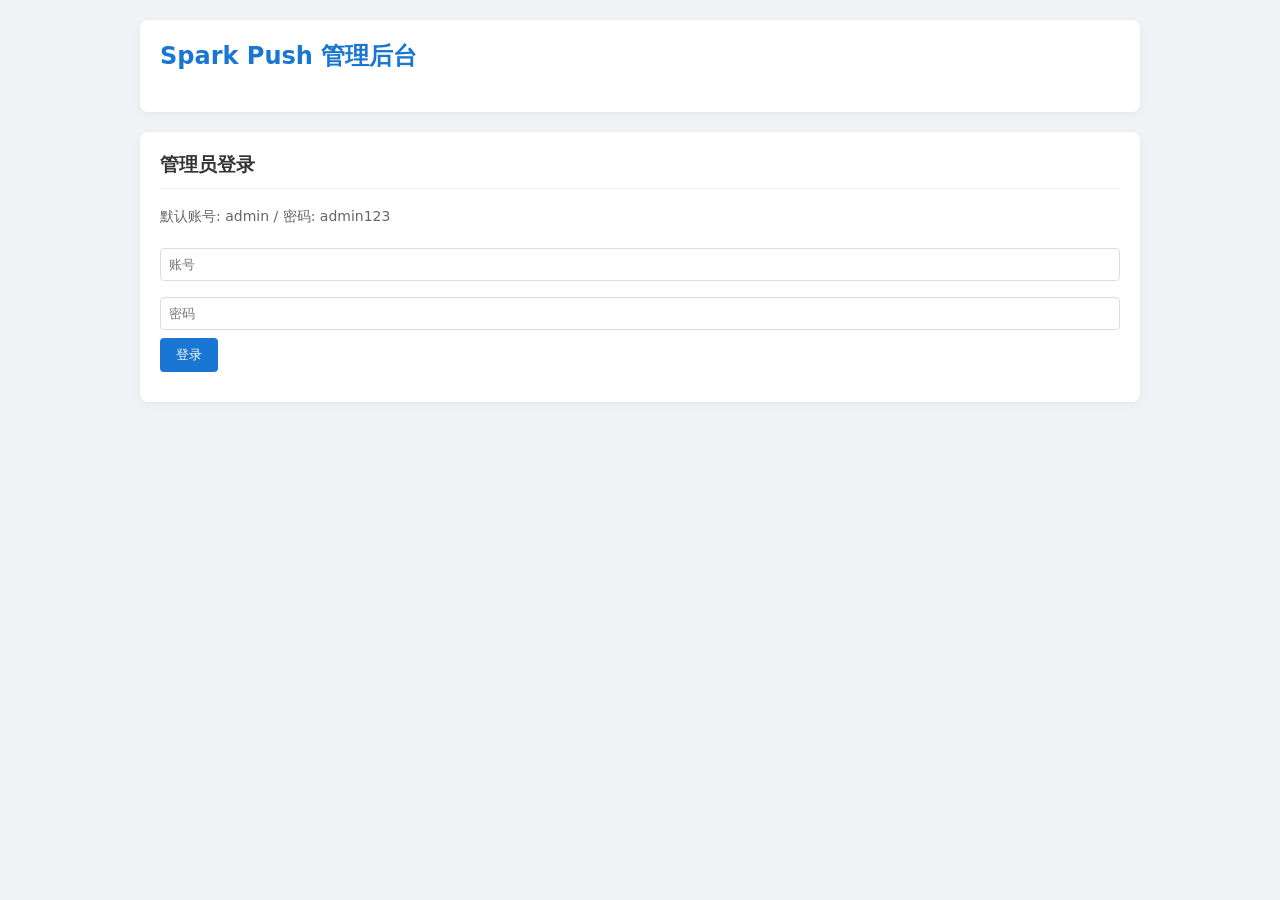
==== web_demo/static/admin_chatroom.html @ 5a007755 "origin" ====
<!DOCTYPE html>
<html lang="zh-CN">
<head>
  <meta charset="UTF-8" />
  <title>Spark Push 管理后台</title>
  <link rel="icon" href="data:image/svg+xml,<svg xmlns=%22http://www.w3.org/2000/svg%22 viewBox=%220 0 100 100%22><text y=%22.9em%22 font-size=%2290%22>🛡️</text></svg>">
  <style>
    /* 简洁的后台风格 */
    body { font-family: -apple-system, system-ui, sans-serif; background: #f0f2f5; margin: 0; padding: 20px; color: #333; }
    .container { max-width: 1000px; margin: 0 auto; }
    .card { background: #fff; border-radius: 8px; padding: 20px; margin-bottom: 20px; box-shadow: 0 2px 8px rgba(0,0,0,0.05); }
    h2 { margin-top: 0; color: #1976d2; }
    h3 { border-bottom: 1px solid #eee; padding-bottom: 10px; margin-top: 0; }
    
    .hidden { display: none; }
    
    input, textarea, select { width: 100%; padding: 8px; margin: 8px 0; box-sizing: border-box; border: 1px solid #ddd; border-radius: 4px; }
    button { padding: 8px 16px; background: #1976d2; color: #fff; border: none; border-radius: 4px; cursor: pointer; }
    button.secondary { background: #9e9e9e; }
    button:hover { opacity: 0.9; }
    
    .row { display: flex; gap: 20px; }
    .col { flex: 1; }

    /* Modal Styles */
    .modal-overlay { position: fixed; top: 0; left: 0; width: 100%; height: 100%; background: rgba(0,0,0,0.5); z-index: 1000; display: flex; justify-content: center; align-items: center; }
    .modal { background: #fff; padding: 20px; border-radius: 8px; width: 450px; max-width: 90%; box-shadow: 0 4px 12px rgba(0,0,0,0.15); }
    .modal-header { display: flex; justify-content: space-between; align-items: center; margin-bottom: 15px; }
    .modal-header h3 { margin: 0; border: none; padding: 0; font-size: 18px; }
    .close-btn { background: none; border: none; font-size: 24px; cursor: pointer; color: #999; padding: 0; line-height: 1; }
    .close-btn:hover { color: #333; }
    .modal-body input { width: 100%; padding: 10px; font-size: 14px; border: 1px solid #ddd; border-radius: 4px; background: #f9f9f9; margin: 10px 0; }
    .modal-footer { margin-top: 15px; text-align: right; display: flex; justify-content: flex-end; gap: 10px; }
    
    .modal-overlay.hidden { display: none; }
  </style>
  <script src="auth.js"></script>
</head>
<body>
  <div class="container">
    <div class="card">
      <div style="display:flex; justify-content:space-between; align-items:center;">
         <h2>Spark Push 管理后台</h2>
         <div id="user-info" class="hidden">
            管理员: <span id="admin-id" style="font-weight:bold;"></span>
            <button class="secondary" onclick="doLogout()" style="margin-left:10px; padding: 4px 10px; font-size:12px;">退出</button>
         </div>
      </div>
    </div>

    <!-- 登录卡片 -->
    <div id="login-card" class="card">
       <h3>管理员登录</h3>
       <p style="color:#666; font-size:14px;">默认账号: admin / 密码: admin123</p>
       <input id="acc" placeholder="账号">
       <input id="pwd" type="password" placeholder="密码">
       <button onclick="doLogin()">登录</button>
       <div id="err-msg" style="color:red; margin-top:10px;"></div>
    </div>

    <!-- 主控面板 (默认隐藏) -->
    <div id="dashboard" class="hidden">
       <div class="row">
         <!-- 创建房间 -->
         <div class="col card">
            <h3>创建聊天室</h3>
            <input id="new-room-name" placeholder="房间名称 (e.g. 技术交流群)">
            <button onclick="createRoom()">创建</button>
            <div id="create-res" style="margin-top:10px; color:green;"></div>
         </div>
         
         <!-- 广播 -->
         <div class="col card">
            <h3>全站/房间广播</h3>
            <select id="bc-scope">
               <option value="all">全站广播 (所有在线)</option>
               <option value="chatroom">指定房间</option>
            </select>
            <input id="bc-room-id" placeholder="房间ID (仅指定房间时有效)">
            <textarea id="bc-text" rows="3" placeholder="广播内容..."></textarea>
            <button onclick="sendBroadcast()">发送广播</button>
         </div>
       </div>
       
       <div class="card">
          <div style="display:flex; justify-content:space-between;">
             <h3>房间列表</h3>
             <button class="secondary" onclick="loadRooms()" style="padding:4px 10px;">刷新</button>
          </div>
          <div id="room-list" style="max-height:300px; overflow-y:auto;">
             <div style="padding:10px; text-align:center; color:#999;">加载中...</div>
          </div>
       </div>
    </div>
  </div>

  <!-- 分享弹窗 -->
  <div id="share-modal" class="modal-overlay hidden">
    <div class="modal">
      <div class="modal-header">
        <h3>分享链接</h3>
        <button class="close-btn" onclick="closeShareModal()">×</button>
      </div>
      <div class="modal-body">
        <p style="margin: 0; font-size: 14px; color: #666;">复制下方链接发送给好友：</p>
        <input type="text" id="share-link-input" readonly onclick="this.select()">
        <div id="copy-tip" style="min-height: 20px; font-size: 12px; color: green;"></div>
      </div>
      <div class="modal-footer">
        <button class="secondary" onclick="closeShareModal()">关闭</button>
        <button onclick="doCopyFromModal()">复制链接</button>
      </div>
    </div>
  </div>

  <script>
    const logicBase = window.location.protocol + '//' + window.location.hostname + ':9101';
    let uid = null;
    let adminToken = null;

    // 构造带 Authorization 的请求头
    function authHeaders() {
      const h = {'Content-Type': 'application/json'};
      if (adminToken) h['Authorization'] = 'Bearer ' + adminToken;
      return h;
    }

    async function doLogin() {
       const account = document.getElementById('acc').value;
       const password = document.getElementById('pwd').value;
       try {
          const res = await fetch(logicBase + '/api/login', {
             method:'POST', headers:{'Content-Type':'application/json'},
             body:JSON.stringify({account, password: hashPassword(password)})
          });
          const d = await res.json();
          if(d.code!==0) return document.getElementById('err-msg').textContent = d.message;
          
          uid = d.data.user_id;
          adminToken = d.data.token;
          Auth.setAdmin(uid, adminToken);

          // 切换 UI
          document.getElementById('login-card').classList.add('hidden');
          document.getElementById('dashboard').classList.remove('hidden');
          document.getElementById('user-info').classList.remove('hidden');
          document.getElementById('admin-id').textContent = uid;
          
          loadRooms();
       } catch(e){alert(e);}
    }

    function doLogout() {
      Auth.clearAdmin();
      location.reload();
    }

    // Auto Login
    (function(){
      const s = Auth.getAdmin();
      if(s) {
        uid = Number(s.user_id);
        adminToken = s.token;
        document.getElementById('login-card').classList.add('hidden');
        document.getElementById('dashboard').classList.remove('hidden');
        document.getElementById('user-info').classList.remove('hidden');
        document.getElementById('admin-id').textContent = uid;
        loadRooms();
      }
    })();

    async function createRoom() {
       const name = document.getElementById('new-room-name').value;
       if(!name) return;
       const res = await fetch(logicBase+'/api/admin/chatroom/create', {
          method:'POST', headers:authHeaders(),
          body:JSON.stringify({name, owner_id:uid})
       });
       const d = await res.json();
       if(d.code===0) {
          document.getElementById('create-res').textContent = '成功: room_id=' + d.data.room_id;
          loadRooms();
       } else alert(d.message);
    }

    async function sendBroadcast() {
       const scope = document.getElementById('bc-scope').value;
       const text = document.getElementById('bc-text').value;
       const rid = parseInt(document.getElementById('bc-room-id').value) || 0;
       if(!text) return;
       
       const body = { scope, text };
       if(scope==='chatroom') body.room_id = rid;
       
       const res = await fetch(logicBase+'/api/admin/broadcast', {
          method:'POST', headers:authHeaders(), body:JSON.stringify(body)
       });
       const d = await res.json();
       if(d.code===0) alert('广播已发送');
       else alert('失败:'+d.message);
    }

    async function loadRooms() {
       const res = await fetch(logicBase+'/api/admin/chatroom/list', {
          method:'POST', headers:authHeaders(), body:JSON.stringify({limit:50})
       });
       const d = await res.json();
       const div = document.getElementById('room-list');
       div.innerHTML = '';
       if(d.code===0 && d.data.rooms) {
          d.data.rooms.forEach(r => {
             const row = document.createElement('div');
             row.style.borderBottom = '1px solid #eee';
             row.style.padding = '8px 0';
             
             const shareLink = window.location.origin + '/chatroom.html?room_id=' + r.room_id + '&name=' + encodeURIComponent(r.name);
             
             row.innerHTML = `
               <div style="display:flex; justify-content:space-between; align-items:center;">
                 <span><b>[${r.room_id}]</b> ${r.name} (Owner: ${r.owner_id})</span>
                 <button class="secondary" id="btn-${r.room_id}" style="padding:2px 8px; font-size:12px;">分享</button>
               </div>
             `;
             div.appendChild(row);
             
             // Bind event
             document.getElementById(`btn-${r.room_id}`).onclick = () => openShareModal(shareLink);
          });
       } else div.innerHTML = '暂无数据';
    }

    function openShareModal(link) {
       const modal = document.getElementById('share-modal');
       const input = document.getElementById('share-link-input');
       const tip = document.getElementById('copy-tip');
       
       modal.classList.remove('hidden');
       input.value = link;
       tip.textContent = '';
       
       input.select();
       // Try auto copy
       copyText(link, (success) => {
          if(success) tip.textContent = '✅ 已自动复制到剪贴板';
       });
    }

    function closeShareModal() {
       document.getElementById('share-modal').classList.add('hidden');
    }

    function doCopyFromModal() {
       const input = document.getElementById('share-link-input');
       copyText(input.value, (success) => {
           document.getElementById('copy-tip').textContent = success ? '✅ 复制成功' : '❌ 复制失败，请手动复制';
       });
    }

    function copyText(text, callback) {
        // 优先尝试 navigator.clipboard (需要 HTTPS 或 localhost)
        if (navigator.clipboard && navigator.clipboard.writeText) {
            navigator.clipboard.writeText(text).then(() => callback(true)).catch(() => tryFallbackCopy(text, callback));
        } else {
            tryFallbackCopy(text, callback);
        }
    }

    function tryFallbackCopy(text, callback) {
        try {
            const input = document.getElementById('share-link-input');
            // 确保是选中的
            input.value = text;
            input.select(); 
            input.setSelectionRange(0, 99999); // 移动端兼容

            const successful = document.execCommand('copy');
            callback(successful);
        } catch (err) {
            callback(false);
        }
    }
  </script>
</body>
</html>
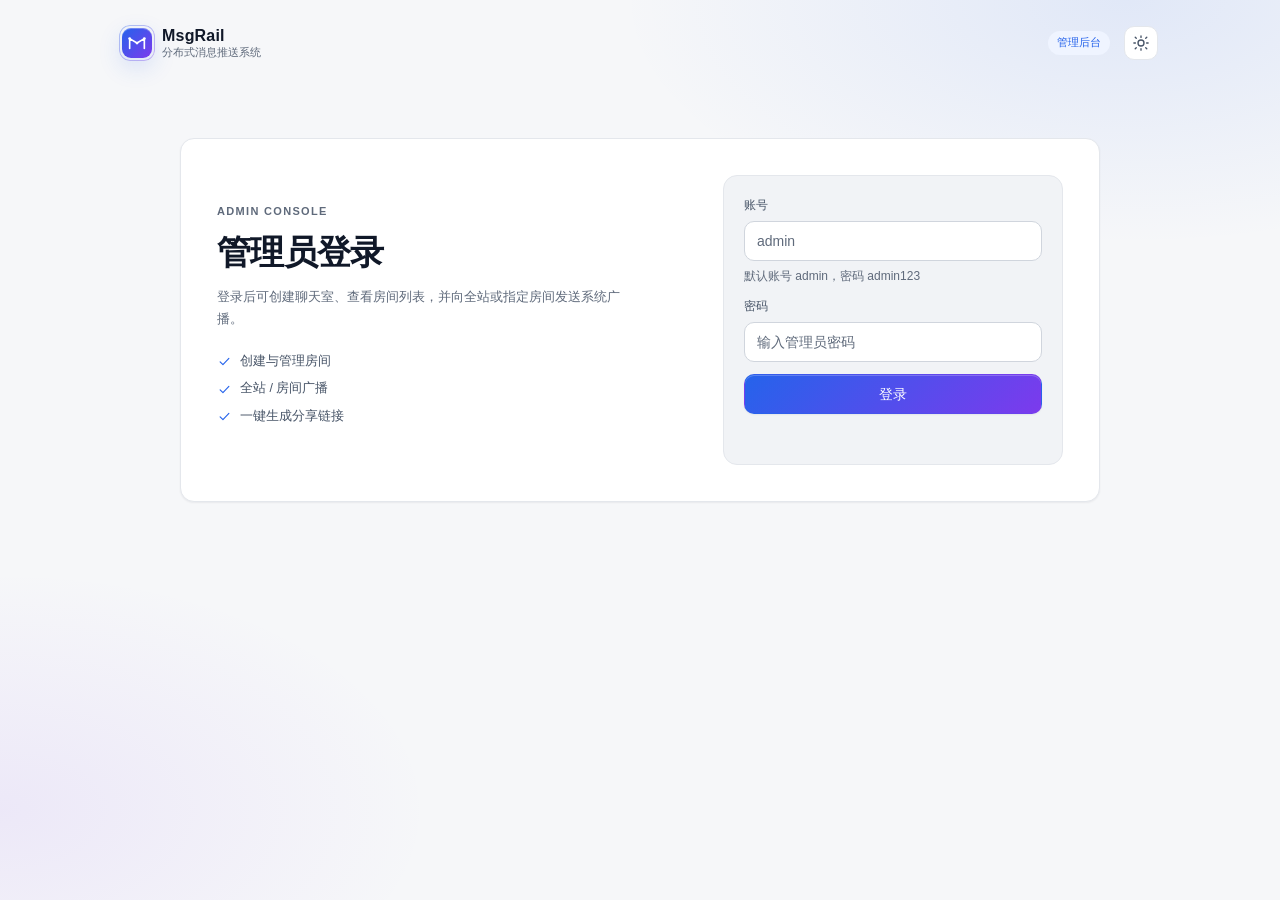
==== commit 4ceb14a6: "add media and made some optimizations" ====
--- a/web_demo/static/admin_chatroom.html
+++ b/web_demo/static/admin_chatroom.html
@@ -2,113 +2,140 @@
 <html lang="zh-CN">
 <head>
   <meta charset="UTF-8" />
-  <title>Spark Push 管理后台</title>
-  <link rel="icon" href="data:image/svg+xml,<svg xmlns=%22http://www.w3.org/2000/svg%22 viewBox=%220 0 100 100%22><text y=%22.9em%22 font-size=%2290%22>🛡️</text></svg>">
-  <style>
-    /* 简洁的后台风格 */
-    body { font-family: -apple-system, system-ui, sans-serif; background: #f0f2f5; margin: 0; padding: 20px; color: #333; }
-    .container { max-width: 1000px; margin: 0 auto; }
-    .card { background: #fff; border-radius: 8px; padding: 20px; margin-bottom: 20px; box-shadow: 0 2px 8px rgba(0,0,0,0.05); }
-    h2 { margin-top: 0; color: #1976d2; }
-    h3 { border-bottom: 1px solid #eee; padding-bottom: 10px; margin-top: 0; }
-    
-    .hidden { display: none; }
-    
-    input, textarea, select { width: 100%; padding: 8px; margin: 8px 0; box-sizing: border-box; border: 1px solid #ddd; border-radius: 4px; }
-    button { padding: 8px 16px; background: #1976d2; color: #fff; border: none; border-radius: 4px; cursor: pointer; }
-    button.secondary { background: #9e9e9e; }
-    button:hover { opacity: 0.9; }
-    
-    .row { display: flex; gap: 20px; }
-    .col { flex: 1; }
-
-    /* Modal Styles */
-    .modal-overlay { position: fixed; top: 0; left: 0; width: 100%; height: 100%; background: rgba(0,0,0,0.5); z-index: 1000; display: flex; justify-content: center; align-items: center; }
-    .modal { background: #fff; padding: 20px; border-radius: 8px; width: 450px; max-width: 90%; box-shadow: 0 4px 12px rgba(0,0,0,0.15); }
-    .modal-header { display: flex; justify-content: space-between; align-items: center; margin-bottom: 15px; }
-    .modal-header h3 { margin: 0; border: none; padding: 0; font-size: 18px; }
-    .close-btn { background: none; border: none; font-size: 24px; cursor: pointer; color: #999; padding: 0; line-height: 1; }
-    .close-btn:hover { color: #333; }
-    .modal-body input { width: 100%; padding: 10px; font-size: 14px; border: 1px solid #ddd; border-radius: 4px; background: #f9f9f9; margin: 10px 0; }
-    .modal-footer { margin-top: 15px; text-align: right; display: flex; justify-content: flex-end; gap: 10px; }
-    
-    .modal-overlay.hidden { display: none; }
-  </style>
+  <meta name="viewport" content="width=device-width, initial-scale=1" />
+  <title>MsgRail · 管理后台</title>
+  <meta name="description" content="MsgRail 分布式消息推送系统 · 管理后台" />
+  <link rel="icon" href="data:image/svg+xml,%3Csvg xmlns='http://www.w3.org/2000/svg' viewBox='0 0 24 24'%3E%3Crect width='24' height='24' rx='7' fill='%232563eb'/%3E%3Cpath d='M5 17V8l7 4.5L19 8v9' fill='none' stroke='white' stroke-width='2' stroke-linecap='round' stroke-linejoin='round'/%3E%3C/svg%3E" />
+  <link rel="stylesheet" href="ui/tokens.css" />
+  <link rel="stylesheet" href="ui/base.css" />
+  <link rel="stylesheet" href="ui/admin.css" />
+  <script src="ui/theme.js"></script>
+  <script src="ui/icons.js"></script>
   <script src="auth.js"></script>
 </head>
-<body>
-  <div class="container">
-    <div class="card">
-      <div style="display:flex; justify-content:space-between; align-items:center;">
-         <h2>Spark Push 管理后台</h2>
-         <div id="user-info" class="hidden">
-            管理员: <span id="admin-id" style="font-weight:bold;"></span>
-            <button class="secondary" onclick="doLogout()" style="margin-left:10px; padding: 4px 10px; font-size:12px;">退出</button>
-         </div>
-      </div>
-    </div>
+<body class="admin-app">
+  <div class="admin-shell">
+    <header class="admin-header">
+      <a class="brand" href="index.html" aria-label="MsgRail 消息中心">
+        <span class="brand-mark">
+          <svg class="mr-icon" aria-hidden="true"><use href="#i-logo"></use></svg>
+        </span>
+        <span class="brand-text">
+          <span class="brand-name">MsgRail</span>
+          <span class="brand-sub">分布式消息推送系统</span>
+        </span>
+      </a>
+      <span class="mr-pill mr-pill-accent">管理后台</span>
+      <div id="user-info" class="admin-user hidden">
+        管理员 <span id="admin-id"></span>
+        <button class="mr-btn mr-btn-ghost mr-btn-sm" type="button" onclick="doLogout()">退出</button>
+      </div>
+      <button class="theme-toggle" type="button" data-theme-toggle aria-pressed="false" aria-label="切换到深色模式" title="切换到深色模式">
+        <svg class="mr-icon icon-sun" aria-hidden="true"><use href="#i-sun"></use></svg>
+        <svg class="mr-icon icon-moon" aria-hidden="true"><use href="#i-moon"></use></svg>
+      </button>
+    </header>
 
     <!-- 登录卡片 -->
-    <div id="login-card" class="card">
-       <h3>管理员登录</h3>
-       <p style="color:#666; font-size:14px;">默认账号: admin / 密码: admin123</p>
-       <input id="acc" placeholder="账号">
-       <input id="pwd" type="password" placeholder="密码">
-       <button onclick="doLogin()">登录</button>
-       <div id="err-msg" style="color:red; margin-top:10px;"></div>
-    </div>
+    <section id="login-card" class="mr-card admin-login">
+      <div class="admin-login-copy">
+        <span class="mr-eyebrow">Admin Console</span>
+        <h1>管理员登录</h1>
+        <p>登录后可创建聊天室、查看房间列表，并向全站或指定房间发送系统广播。</p>
+        <ul class="admin-login-points">
+          <li><svg class="mr-icon" aria-hidden="true"><use href="#i-check"></use></svg>创建与管理房间</li>
+          <li><svg class="mr-icon" aria-hidden="true"><use href="#i-check"></use></svg>全站 / 房间广播</li>
+          <li><svg class="mr-icon" aria-hidden="true"><use href="#i-check"></use></svg>一键生成分享链接</li>
+        </ul>
+      </div>
+      <div class="admin-login-form">
+        <div class="mr-field">
+          <label class="mr-label" for="acc">账号</label>
+          <input id="acc" class="form-control" placeholder="admin" autocomplete="username" />
+          <span class="mr-muted mr-small">默认账号 admin，密码 admin123</span>
+        </div>
+        <div class="mr-field">
+          <label class="mr-label" for="pwd">密码</label>
+          <input id="pwd" type="password" class="form-control" placeholder="输入管理员密码" autocomplete="current-password" />
+        </div>
+        <button class="mr-btn mr-btn-primary" type="button" onclick="doLogin()">登录</button>
+        <div id="err-msg" class="admin-error" role="alert"></div>
+      </div>
+    </section>
 
     <!-- 主控面板 (默认隐藏) -->
     <div id="dashboard" class="hidden">
-       <div class="row">
-         <!-- 创建房间 -->
-         <div class="col card">
-            <h3>创建聊天室</h3>
-            <input id="new-room-name" placeholder="房间名称 (e.g. 技术交流群)">
-            <button onclick="createRoom()">创建</button>
-            <div id="create-res" style="margin-top:10px; color:green;"></div>
-         </div>
-         
-         <!-- 广播 -->
-         <div class="col card">
-            <h3>全站/房间广播</h3>
-            <select id="bc-scope">
-               <option value="all">全站广播 (所有在线)</option>
-               <option value="chatroom">指定房间</option>
+      <div class="admin-grid">
+        <!-- 创建房间 -->
+        <section class="mr-card">
+          <h3 class="mr-card-title">创建聊天室</h3>
+          <p class="mr-card-hint">房间创建后可直接分享给其他用户加入。</p>
+          <div class="mr-field">
+            <label class="mr-label" for="new-room-name">房间名称</label>
+            <input id="new-room-name" class="form-control" placeholder="例如：技术交流群" />
+          </div>
+          <button class="mr-btn mr-btn-primary" type="button" onclick="createRoom()">创建</button>
+          <div id="create-res" class="admin-success" role="status"></div>
+        </section>
+
+        <!-- 广播 -->
+        <section class="mr-card">
+          <h3 class="mr-card-title">全站 / 房间广播</h3>
+          <p class="mr-card-hint">广播会通过推送通道即时下发到在线客户端。</p>
+          <div class="mr-field">
+            <label class="mr-label" for="bc-scope">范围</label>
+            <select id="bc-scope" class="mr-select">
+              <option value="all">全站广播（所有在线）</option>
+              <option value="chatroom">指定房间</option>
             </select>
-            <input id="bc-room-id" placeholder="房间ID (仅指定房间时有效)">
-            <textarea id="bc-text" rows="3" placeholder="广播内容..."></textarea>
-            <button onclick="sendBroadcast()">发送广播</button>
-         </div>
-       </div>
-       
-       <div class="card">
-          <div style="display:flex; justify-content:space-between;">
-             <h3>房间列表</h3>
-             <button class="secondary" onclick="loadRooms()" style="padding:4px 10px;">刷新</button>
-          </div>
-          <div id="room-list" style="max-height:300px; overflow-y:auto;">
-             <div style="padding:10px; text-align:center; color:#999;">加载中...</div>
-          </div>
-       </div>
+          </div>
+          <div class="mr-field">
+            <label class="mr-label" for="bc-room-id">房间 ID（仅指定房间时有效）</label>
+            <input id="bc-room-id" class="form-control" placeholder="例如：1001" />
+          </div>
+          <div class="mr-field">
+            <label class="mr-label" for="bc-text">广播内容</label>
+            <textarea id="bc-text" class="mr-textarea" rows="3" placeholder="输入要推送的广播内容..."></textarea>
+          </div>
+          <button class="mr-btn mr-btn-primary" type="button" onclick="sendBroadcast()">发送广播</button>
+        </section>
+      </div>
+
+      <section class="mr-card admin-rooms">
+        <div class="admin-section-head">
+          <div>
+            <h3 class="mr-card-title">房间列表</h3>
+            <p>管理已创建的房间并复制分享链接。</p>
+          </div>
+          <button class="mr-btn mr-btn-secondary mr-btn-sm" type="button" onclick="loadRooms()">
+            <svg class="mr-icon" aria-hidden="true"><use href="#i-refresh"></use></svg>
+            刷新
+          </button>
+        </div>
+        <div id="room-list" class="admin-room-list">
+          <div class="admin-empty">加载中...</div>
+        </div>
+      </section>
     </div>
   </div>
 
   <!-- 分享弹窗 -->
-  <div id="share-modal" class="modal-overlay hidden">
-    <div class="modal">
-      <div class="modal-header">
-        <h3>分享链接</h3>
-        <button class="close-btn" onclick="closeShareModal()">×</button>
-      </div>
-      <div class="modal-body">
-        <p style="margin: 0; font-size: 14px; color: #666;">复制下方链接发送给好友：</p>
-        <input type="text" id="share-link-input" readonly onclick="this.select()">
-        <div id="copy-tip" style="min-height: 20px; font-size: 12px; color: green;"></div>
-      </div>
-      <div class="modal-footer">
-        <button class="secondary" onclick="closeShareModal()">关闭</button>
-        <button onclick="doCopyFromModal()">复制链接</button>
+  <div id="share-modal" class="mr-overlay hidden">
+    <div class="mr-modal" role="dialog" aria-modal="true" aria-labelledby="share-modal-title">
+      <div class="mr-modal-header">
+        <span class="mr-modal-title" id="share-modal-title">分享链接</span>
+        <button class="mr-close" type="button" onclick="closeShareModal()" aria-label="关闭">
+          <svg class="mr-icon" aria-hidden="true"><use href="#i-close"></use></svg>
+        </button>
+      </div>
+      <div class="mr-modal-body">
+        <p>复制下方链接发送给好友，打开即可加入房间：</p>
+        <input type="text" id="share-link-input" class="mr-input" readonly onclick="this.select()" />
+        <div id="copy-tip" role="status"></div>
+      </div>
+      <div class="mr-modal-footer">
+        <button class="mr-btn mr-btn-secondary" type="button" onclick="closeShareModal()">关闭</button>
+        <button class="mr-btn mr-btn-primary" type="button" onclick="doCopyFromModal()">复制链接</button>
       </div>
     </div>
   </div>
@@ -210,23 +237,28 @@
        if(d.code===0 && d.data.rooms) {
           d.data.rooms.forEach(r => {
              const row = document.createElement('div');
-             row.style.borderBottom = '1px solid #eee';
-             row.style.padding = '8px 0';
-             
+             row.className = 'admin-room-row';
+
              const shareLink = window.location.origin + '/chatroom.html?room_id=' + r.room_id + '&name=' + encodeURIComponent(r.name);
-             
+
              row.innerHTML = `
-               <div style="display:flex; justify-content:space-between; align-items:center;">
-                 <span><b>[${r.room_id}]</b> ${r.name} (Owner: ${r.owner_id})</span>
-                 <button class="secondary" id="btn-${r.room_id}" style="padding:2px 8px; font-size:12px;">分享</button>
+               <div class="admin-room-main">
+                 <span class="admin-room-id"></span>
+                 <span class="admin-room-name"></span>
+                 <span class="admin-room-owner">Owner <span class="admin-room-owner-id"></span></span>
                </div>
+               <button class="mr-btn mr-btn-secondary mr-btn-sm" type="button" id="btn-${r.room_id}">分享</button>
              `;
+             row.querySelector('.admin-room-id').textContent = '#' + r.room_id;
+             row.querySelector('.admin-room-name').textContent = r.name;
+             row.querySelector('.admin-room-owner-id').textContent = r.owner_id;
              div.appendChild(row);
-             
+
              // Bind event
              document.getElementById(`btn-${r.room_id}`).onclick = () => openShareModal(shareLink);
           });
-       } else div.innerHTML = '暂无数据';
+          if (!div.children.length) div.innerHTML = '<div class="admin-empty">还没有房间，先在上方创建一个。</div>';
+       } else div.innerHTML = '<div class="admin-empty">暂无数据</div>';
     }
 
     function openShareModal(link) {
@@ -237,11 +269,12 @@
        modal.classList.remove('hidden');
        input.value = link;
        tip.textContent = '';
-       
+       tip.classList.remove('is-error');
+
        input.select();
        // Try auto copy
        copyText(link, (success) => {
-          if(success) tip.textContent = '✅ 已自动复制到剪贴板';
+          if(success) tip.textContent = '已自动复制到剪贴板';
        });
     }
 
@@ -252,7 +285,9 @@
     function doCopyFromModal() {
        const input = document.getElementById('share-link-input');
        copyText(input.value, (success) => {
-           document.getElementById('copy-tip').textContent = success ? '✅ 复制成功' : '❌ 复制失败，请手动复制';
+           const tip = document.getElementById('copy-tip');
+           tip.textContent = success ? '复制成功' : '复制失败，请手动复制';
+           tip.classList.toggle('is-error', !success);
        });
     }
 
--- a/web_demo/static/ui/tokens.css
+++ b/web_demo/static/ui/tokens.css
@@ -0,0 +1,167 @@
+/* ==========================================================================
+   MsgRail design tokens
+   Light is the default; dark follows system preference unless data-theme is set.
+   ========================================================================== */
+
+:root,
+[data-theme="light"] {
+  color-scheme: light;
+
+  /* Canvas & surfaces */
+  --mr-bg: #f6f7f9;
+  --mr-surface: #ffffff;
+  --mr-surface-2: #f1f3f6;
+  --mr-surface-3: #e9edf2;
+  --mr-glass: rgba(255, 255, 255, 0.74);
+  --mr-glass-border: rgba(255, 255, 255, 0.9);
+
+  /* Lines & text */
+  --mr-border: #e4e7ec;
+  --mr-border-strong: #d0d5dd;
+  --mr-text: #101828;
+  --mr-text-2: #475467;
+  --mr-text-3: #5f6a7b;
+
+  /* Brand */
+  --mr-accent: #2563eb;
+  --mr-accent-2: #7c3aed;
+  --mr-accent-solid: #2563eb;
+  --mr-accent-hover: #1d4ed8;
+  --mr-accent-soft: #eff4ff;
+  --mr-on-accent: #ffffff;
+  --mr-gradient: linear-gradient(135deg, #2563eb 0%, #7c3aed 100%);
+  --mr-gradient-soft: linear-gradient(135deg, rgba(37, 99, 235, 0.14), rgba(124, 58, 237, 0.12));
+
+  /* Semantic */
+  --mr-success: #12b76a;
+  --mr-warning: #f79009;
+  --mr-danger: #f04438;
+  --mr-danger-soft: #fef3f2;
+
+  /* Chat */
+  --mr-bubble-me: var(--mr-gradient);
+  --mr-bubble-me-text: #ffffff;
+  --mr-bubble-other: #ffffff;
+  --mr-bubble-other-text: #101828;
+
+  /* Effects */
+  --mr-overlay: rgba(16, 24, 40, 0.48);
+  --mr-aurora-1: rgba(37, 99, 235, 0.1);
+  --mr-aurora-2: rgba(124, 58, 237, 0.08);
+  --mr-star: rgba(16, 24, 40, 0.045);
+  --mr-shadow-sm: 0 1px 2px rgba(16, 24, 40, 0.06);
+  --mr-shadow-md: 0 8px 24px rgba(16, 24, 40, 0.1);
+  --mr-shadow-lg: 0 16px 48px rgba(16, 24, 40, 0.18);
+  --mr-glow: 0 8px 24px rgba(37, 99, 235, 0.18);
+  --mr-focus-ring: 0 0 0 3px var(--mr-accent-soft);
+
+  /* Type */
+  --mr-font: -apple-system, BlinkMacSystemFont, "Segoe UI", "PingFang SC",
+    "Hiragino Sans GB", "Microsoft YaHei", "Noto Sans SC", sans-serif;
+  --mr-font-mono: "SF Mono", "Cascadia Code", "Consolas", "Menlo", monospace;
+
+  /* Shape & motion */
+  --mr-r-sm: 6px;
+  --mr-r-md: 10px;
+  --mr-r-lg: 14px;
+  --mr-r-xl: 20px;
+  --mr-r-pill: 999px;
+  --mr-ease: cubic-bezier(0.2, 0.8, 0.2, 1);
+  --mr-fast: 140ms;
+  --mr-slow: 200ms;
+}
+
+/* No-JS fallback: follow the OS preference when theme.js has not set data-theme. */
+@media (prefers-color-scheme: dark) {
+  :root:not([data-theme]) {
+    color-scheme: dark;
+
+    --mr-bg: #0b0e14;
+    --mr-surface: #141821;
+    --mr-surface-2: #1b202b;
+    --mr-surface-3: #242b38;
+    --mr-glass: rgba(20, 24, 33, 0.68);
+    --mr-glass-border: rgba(255, 255, 255, 0.08);
+
+    --mr-border: #2a3140;
+    --mr-border-strong: #3a4354;
+    --mr-text: #f2f4f7;
+    --mr-text-2: #b6c0d0;
+    --mr-text-3: #8793a5;
+
+    --mr-accent: #60a5fa;
+    --mr-accent-2: #a78bfa;
+    --mr-accent-solid: #2563eb;
+    --mr-accent-hover: #3b82f6;
+    --mr-accent-soft: rgba(37, 99, 235, 0.16);
+    --mr-on-accent: #ffffff;
+    --mr-gradient: linear-gradient(135deg, #2563eb 0%, #7c3aed 100%);
+    --mr-gradient-soft: linear-gradient(135deg, rgba(96, 165, 250, 0.16), rgba(167, 139, 250, 0.14));
+
+    --mr-success: #32d583;
+    --mr-warning: #fdb022;
+    --mr-danger: #fda29b;
+    --mr-danger-soft: rgba(240, 68, 56, 0.14);
+
+    --mr-bubble-me: var(--mr-gradient);
+    --mr-bubble-me-text: #ffffff;
+    --mr-bubble-other: #1b202b;
+    --mr-bubble-other-text: #f2f4f7;
+
+    --mr-overlay: rgba(0, 0, 0, 0.64);
+    --mr-aurora-1: rgba(37, 99, 235, 0.22);
+    --mr-aurora-2: rgba(124, 58, 237, 0.18);
+    --mr-star: rgba(255, 255, 255, 0.1);
+    --mr-shadow-sm: 0 1px 2px rgba(0, 0, 0, 0.4);
+    --mr-shadow-md: 0 8px 24px rgba(0, 0, 0, 0.45);
+    --mr-shadow-lg: 0 16px 48px rgba(0, 0, 0, 0.6);
+    --mr-glow: 0 8px 28px rgba(96, 165, 250, 0.22);
+    --mr-focus-ring: 0 0 0 3px rgba(96, 165, 250, 0.22);
+  }
+}
+
+[data-theme="dark"] {
+  color-scheme: dark;
+
+  --mr-bg: #0b0e14;
+  --mr-surface: #141821;
+  --mr-surface-2: #1b202b;
+  --mr-surface-3: #242b38;
+  --mr-glass: rgba(20, 24, 33, 0.68);
+  --mr-glass-border: rgba(255, 255, 255, 0.08);
+
+  --mr-border: #2a3140;
+  --mr-border-strong: #3a4354;
+  --mr-text: #f2f4f7;
+  --mr-text-2: #b6c0d0;
+  --mr-text-3: #8793a5;
+
+  --mr-accent: #60a5fa;
+  --mr-accent-2: #a78bfa;
+  --mr-accent-solid: #2563eb;
+  --mr-accent-hover: #3b82f6;
+  --mr-accent-soft: rgba(37, 99, 235, 0.16);
+  --mr-on-accent: #ffffff;
+  --mr-gradient: linear-gradient(135deg, #2563eb 0%, #7c3aed 100%);
+  --mr-gradient-soft: linear-gradient(135deg, rgba(96, 165, 250, 0.16), rgba(167, 139, 250, 0.14));
+
+  --mr-success: #32d583;
+  --mr-warning: #fdb022;
+  --mr-danger: #fda29b;
+  --mr-danger-soft: rgba(240, 68, 56, 0.14);
+
+  --mr-bubble-me: var(--mr-gradient);
+  --mr-bubble-me-text: #ffffff;
+  --mr-bubble-other: #1b202b;
+  --mr-bubble-other-text: #f2f4f7;
+
+  --mr-overlay: rgba(0, 0, 0, 0.64);
+  --mr-aurora-1: rgba(37, 99, 235, 0.22);
+  --mr-aurora-2: rgba(124, 58, 237, 0.18);
+  --mr-star: rgba(255, 255, 255, 0.1);
+  --mr-shadow-sm: 0 1px 2px rgba(0, 0, 0, 0.4);
+  --mr-shadow-md: 0 8px 24px rgba(0, 0, 0, 0.45);
+  --mr-shadow-lg: 0 16px 48px rgba(0, 0, 0, 0.6);
+  --mr-glow: 0 8px 28px rgba(96, 165, 250, 0.22);
+  --mr-focus-ring: 0 0 0 3px rgba(96, 165, 250, 0.22);
+}
--- a/web_demo/static/ui/base.css
+++ b/web_demo/static/ui/base.css
@@ -0,0 +1,935 @@
+/* ==========================================================================
+   MsgRail base layer: reset, typography, controls, utilities, shared chrome
+   ========================================================================== */
+
+*,
+*::before,
+*::after {
+  box-sizing: border-box;
+}
+
+html {
+  -webkit-text-size-adjust: 100%;
+  text-size-adjust: 100%;
+}
+
+body {
+  margin: 0;
+  font-family: var(--mr-font);
+  font-size: 14px;
+  line-height: 1.55;
+  color: var(--mr-text);
+  background-color: var(--mr-bg);
+  -webkit-font-smoothing: antialiased;
+  -moz-osx-font-smoothing: grayscale;
+}
+
+h1,
+h2,
+h3,
+h4,
+p,
+figure {
+  margin: 0;
+}
+
+h1,
+h2,
+h3,
+h4 {
+  line-height: 1.25;
+  letter-spacing: -0.01em;
+}
+
+a {
+  color: var(--mr-accent);
+  text-decoration: none;
+}
+
+a:hover {
+  text-decoration: underline;
+}
+
+button,
+input,
+textarea,
+select {
+  font: inherit;
+  color: inherit;
+}
+
+button {
+  cursor: pointer;
+}
+
+img,
+svg,
+video {
+  max-width: 100%;
+}
+
+img,
+video {
+  display: block;
+}
+
+::selection {
+  background: var(--mr-accent-soft);
+  color: var(--mr-text);
+}
+
+:focus-visible {
+  outline: 2px solid var(--mr-accent);
+  outline-offset: 2px;
+}
+
+/* Scrollbars ------------------------------------------------------------- */
+* {
+  scrollbar-width: thin;
+  scrollbar-color: var(--mr-border-strong) transparent;
+}
+
+*::-webkit-scrollbar {
+  width: 10px;
+  height: 10px;
+}
+
+*::-webkit-scrollbar-thumb {
+  background: var(--mr-border-strong);
+  border: 3px solid transparent;
+  border-radius: var(--mr-r-pill);
+  background-clip: content-box;
+}
+
+*::-webkit-scrollbar-track {
+  background: transparent;
+}
+
+/* Utilities -------------------------------------------------------------- */
+.hidden {
+  display: none !important;
+}
+
+.mr-hidden {
+  display: none !important;
+}
+
+.mr-sr-only {
+  position: absolute;
+  width: 1px;
+  height: 1px;
+  padding: 0;
+  margin: -1px;
+  overflow: hidden;
+  clip: rect(0, 0, 0, 0);
+  white-space: nowrap;
+  border: 0;
+}
+
+.mr-muted {
+  color: var(--mr-text-3);
+}
+
+.mr-small {
+  font-size: 12px;
+}
+
+.mr-row {
+  display: flex;
+  align-items: center;
+  gap: 10px;
+}
+
+.mr-between {
+  display: flex;
+  align-items: center;
+  justify-content: space-between;
+  gap: 12px;
+}
+
+.mr-stack {
+  display: flex;
+  flex-direction: column;
+  gap: 10px;
+}
+
+.mr-truncate {
+  overflow: hidden;
+  text-overflow: ellipsis;
+  white-space: nowrap;
+}
+
+/* Icons ------------------------------------------------------------------ */
+.mr-icon {
+  width: 18px;
+  height: 18px;
+  flex: 0 0 auto;
+  display: inline-block;
+  vertical-align: -3px;
+  fill: none;
+  stroke: currentColor;
+  stroke-width: 1.8;
+  stroke-linecap: round;
+  stroke-linejoin: round;
+}
+
+.mr-icon-lg {
+  width: 22px;
+  height: 22px;
+}
+
+.mr-icon-sm {
+  width: 15px;
+  height: 15px;
+}
+
+.mr-icon-fill {
+  fill: currentColor;
+  stroke: none;
+}
+
+/* Brand ------------------------------------------------------------------ */
+.brand {
+  display: flex;
+  align-items: center;
+  gap: 10px;
+  min-width: 0;
+}
+
+.brand-mark {
+  position: relative;
+  width: 30px;
+  height: 30px;
+  flex: 0 0 30px;
+  display: grid;
+  place-items: center;
+  border-radius: 9px;
+  color: #fff;
+  background-color: var(--mr-accent-solid);
+  background-image: var(--mr-gradient);
+  box-shadow: inset 0 1px 0 rgba(255, 255, 255, 0.28), var(--mr-glow);
+}
+
+.brand-mark::after {
+  content: "";
+  position: absolute;
+  inset: -3px;
+  border-radius: 11px;
+  border: 1px solid transparent;
+  background: var(--mr-gradient) border-box;
+  -webkit-mask: linear-gradient(#000 0 0) content-box, linear-gradient(#000 0 0);
+  -webkit-mask-composite: xor;
+  mask: linear-gradient(#000 0 0) content-box, linear-gradient(#000 0 0);
+  mask-composite: exclude;
+  opacity: 0.35;
+  pointer-events: none;
+}
+
+.brand-mark svg {
+  width: 22px;
+  height: 22px;
+  position: relative;
+  z-index: 1;
+}
+
+.brand-text {
+  display: flex;
+  flex-direction: column;
+  gap: 1px;
+  min-width: 0;
+  line-height: 1.15;
+}
+
+.brand-name {
+  font-size: 16px;
+  font-weight: 600;
+  letter-spacing: 0.2px;
+  color: var(--mr-text);
+}
+
+.brand-sub {
+  font-size: 11px;
+  color: var(--mr-text-3);
+  white-space: nowrap;
+  overflow: hidden;
+  text-overflow: ellipsis;
+}
+
+/* Buttons ---------------------------------------------------------------- */
+.mr-btn,
+.btn-primary {
+  position: relative;
+  display: inline-flex;
+  align-items: center;
+  justify-content: center;
+  gap: 8px;
+  height: 40px;
+  padding: 0 16px;
+  border: 1px solid transparent;
+  border-radius: var(--mr-r-md);
+  font-family: var(--mr-font);
+  font-size: 14px;
+  font-weight: 500;
+  line-height: 1;
+  color: var(--mr-text);
+  background: transparent;
+  cursor: pointer;
+  user-select: none;
+  white-space: nowrap;
+  transition: transform var(--mr-fast) var(--mr-ease),
+    background-color var(--mr-fast) var(--mr-ease),
+    border-color var(--mr-fast) var(--mr-ease),
+    box-shadow var(--mr-fast) var(--mr-ease), color var(--mr-fast) var(--mr-ease);
+}
+
+.mr-btn:hover,
+.mr-btn:focus {
+  text-decoration: none;
+}
+
+.mr-btn:disabled,
+.btn-primary:disabled {
+  opacity: 0.5;
+  cursor: not-allowed;
+}
+
+.mr-btn:focus-visible,
+.btn-primary:focus-visible {
+  outline: none;
+  box-shadow: var(--mr-focus-ring), var(--mr-shadow-sm);
+}
+
+.mr-btn-primary,
+.btn-primary {
+  color: var(--mr-on-accent);
+  border-color: transparent;
+  background-color: var(--mr-accent-solid);
+  background-image: var(--mr-gradient);
+  box-shadow: inset 0 1px 0 rgba(255, 255, 255, 0.22), var(--mr-shadow-sm);
+}
+
+.mr-btn-primary:hover:not(:disabled),
+.btn-primary:hover:not(:disabled) {
+  transform: translateY(-1px);
+  box-shadow: inset 0 1px 0 rgba(255, 255, 255, 0.3), var(--mr-glow);
+  text-decoration: none;
+}
+
+.mr-btn-primary:active:not(:disabled),
+.btn-primary:active:not(:disabled) {
+  transform: translateY(1px) scale(0.995);
+  box-shadow: inset 0 1px 0 rgba(255, 255, 255, 0.18), var(--mr-shadow-sm);
+}
+
+.mr-btn-secondary {
+  background: var(--mr-surface);
+  border-color: var(--mr-border-strong);
+  color: var(--mr-text);
+  box-shadow: var(--mr-shadow-sm);
+}
+
+.mr-btn-secondary:hover:not(:disabled) {
+  background: var(--mr-surface-2);
+  transform: translateY(-1px);
+}
+
+.mr-btn-ghost {
+  color: var(--mr-text-2);
+}
+
+.mr-btn-ghost:hover:not(:disabled) {
+  background: var(--mr-surface-2);
+  color: var(--mr-text);
+}
+
+.mr-btn-danger {
+  color: var(--mr-danger);
+  background: var(--mr-danger-soft);
+}
+
+.mr-btn-danger:hover:not(:disabled) {
+  filter: saturate(1.1);
+  transform: translateY(-1px);
+}
+
+.mr-btn-sm {
+  height: 32px;
+  padding: 0 12px;
+  border-radius: 8px;
+  font-size: 13px;
+}
+
+.mr-btn-lg {
+  height: 46px;
+  padding: 0 22px;
+  border-radius: 12px;
+  font-size: 15px;
+}
+
+.mr-btn-block {
+  width: 100%;
+}
+
+.btn-block {
+  width: 100%;
+}
+
+.mr-btn-icon {
+  width: 36px;
+  height: 36px;
+  padding: 0;
+  border-radius: var(--mr-r-md);
+  color: var(--mr-text-2);
+}
+
+.mr-btn-icon:hover:not(:disabled) {
+  background: var(--mr-surface-2);
+  color: var(--mr-text);
+}
+
+/* Inputs ----------------------------------------------------------------- */
+.mr-input,
+.mr-textarea,
+.mr-select,
+.form-control {
+  width: 100%;
+  height: 40px;
+  padding: 0 12px;
+  border: 1px solid var(--mr-border-strong);
+  border-radius: var(--mr-r-md);
+  background: var(--mr-surface);
+  color: var(--mr-text);
+  font-family: var(--mr-font);
+  font-size: 14px;
+  line-height: 1.4;
+  outline: none;
+  transition: border-color var(--mr-fast) var(--mr-ease),
+    box-shadow var(--mr-fast) var(--mr-ease), background-color var(--mr-fast) var(--mr-ease);
+}
+
+.mr-textarea {
+  height: auto;
+  min-height: 92px;
+  padding: 10px 12px;
+  resize: vertical;
+}
+
+.mr-select {
+  appearance: none;
+  padding-right: 34px;
+  background-image: linear-gradient(45deg, transparent 50%, var(--mr-text-3) 50%),
+    linear-gradient(135deg, var(--mr-text-3) 50%, transparent 50%);
+  background-position: calc(100% - 17px) 17px, calc(100% - 12px) 17px;
+  background-size: 5px 5px, 5px 5px;
+  background-repeat: no-repeat;
+}
+
+.mr-input::placeholder,
+.mr-textarea::placeholder,
+.form-control::placeholder {
+  color: var(--mr-text-3);
+}
+
+.mr-input:hover,
+.mr-textarea:hover,
+.mr-select:hover,
+.form-control:hover {
+  border-color: var(--mr-text-3);
+}
+
+.mr-input:focus,
+.mr-textarea:focus,
+.mr-select:focus,
+.form-control:focus {
+  border-color: var(--mr-accent);
+  box-shadow: var(--mr-focus-ring);
+}
+
+.mr-field {
+  display: flex;
+  flex-direction: column;
+  gap: 6px;
+}
+
+.mr-label {
+  font-size: 12px;
+  font-weight: 500;
+  color: var(--mr-text-2);
+}
+
+.form-group {
+  margin-bottom: 12px;
+}
+
+/* Segmented tabs --------------------------------------------------------- */
+.mr-segment,
+.auth-tabs {
+  display: flex;
+  gap: 4px;
+  padding: 4px;
+  border: 1px solid var(--mr-border);
+  border-radius: 12px;
+  background: var(--mr-surface-2);
+}
+
+.mr-segment button,
+.auth-tab {
+  flex: 1;
+  height: 32px;
+  padding: 0 12px;
+  border: 0;
+  border-radius: 9px;
+  background: transparent;
+  color: var(--mr-text-3);
+  font-family: var(--mr-font);
+  font-size: 13px;
+  font-weight: 500;
+  cursor: pointer;
+  transition: background-color var(--mr-fast) var(--mr-ease),
+    color var(--mr-fast) var(--mr-ease), box-shadow var(--mr-fast) var(--mr-ease);
+}
+
+.mr-segment button:hover,
+.auth-tab:hover {
+  color: var(--mr-text);
+}
+
+.mr-segment button.active,
+.auth-tab.active {
+  background: var(--mr-surface);
+  color: var(--mr-accent);
+  box-shadow: var(--mr-shadow-sm);
+}
+
+/* Cards ------------------------------------------------------------------ */
+.mr-card {
+  position: relative;
+  padding: 20px;
+  border: 1px solid var(--mr-border);
+  border-radius: var(--mr-r-lg);
+  background: var(--mr-surface);
+  box-shadow: var(--mr-shadow-sm);
+}
+
+.mr-card-glass {
+  background: var(--mr-glass);
+  border-color: var(--mr-glass-border);
+  -webkit-backdrop-filter: blur(18px) saturate(1.15);
+  backdrop-filter: blur(18px) saturate(1.15);
+}
+
+@supports not (backdrop-filter: blur(1px)) {
+  .mr-card-glass {
+    background: var(--mr-surface);
+  }
+}
+
+.mr-card-title {
+  font-size: 15px;
+  font-weight: 600;
+  margin-bottom: 4px;
+}
+
+.mr-card-hint {
+  font-size: 12px;
+  color: var(--mr-text-3);
+  margin-bottom: 14px;
+}
+
+/* Pills, badges, dots ---------------------------------------------------- */
+.mr-pill {
+  display: inline-flex;
+  align-items: center;
+  gap: 6px;
+  height: 24px;
+  padding: 0 9px;
+  border-radius: var(--mr-r-pill);
+  background: var(--mr-surface-2);
+  color: var(--mr-text-2);
+  font-size: 11px;
+  font-weight: 500;
+  white-space: nowrap;
+}
+
+.mr-pill-accent {
+  background: var(--mr-accent-soft);
+  color: var(--mr-accent);
+}
+
+.mr-pill-success {
+  background: rgba(18, 183, 106, 0.12);
+  color: var(--mr-success);
+}
+
+[data-theme="dark"] .mr-pill-success {
+  background: rgba(50, 213, 131, 0.14);
+}
+
+.mr-dot {
+  width: 7px;
+  height: 7px;
+  border-radius: 50%;
+  background: var(--mr-text-3);
+  flex: 0 0 7px;
+}
+
+.mr-dot-online {
+  background: var(--mr-success);
+  box-shadow: 0 0 0 3px rgba(18, 183, 106, 0.16);
+}
+
+[data-theme="dark"] .mr-dot-online {
+  box-shadow: 0 0 0 3px rgba(50, 213, 131, 0.18);
+}
+
+.mr-badge {
+  display: inline-grid;
+  place-items: center;
+  min-width: 18px;
+  height: 18px;
+  padding: 0 5px;
+  border-radius: var(--mr-r-pill);
+  background-color: var(--mr-accent-solid);
+  background-image: var(--mr-gradient);
+  color: #fff;
+  font-size: 11px;
+  font-weight: 600;
+  box-shadow: var(--mr-glow);
+}
+
+/* Avatars ---------------------------------------------------------------- */
+.mr-avatar {
+  position: relative;
+  width: 38px;
+  height: 38px;
+  flex: 0 0 38px;
+  display: grid;
+  place-items: center;
+  border-radius: 50%;
+  background: var(--mr-accent-soft);
+  color: var(--mr-accent);
+  font-size: 11px;
+  font-weight: 700;
+  letter-spacing: 0.2px;
+  box-shadow: inset 0 0 0 1px var(--mr-border);
+}
+
+.mr-avatar-sm {
+  width: 30px;
+  height: 30px;
+  flex-basis: 30px;
+  font-size: 10px;
+}
+
+.mr-avatar-lg {
+  width: 46px;
+  height: 46px;
+  flex-basis: 46px;
+  font-size: 13px;
+}
+
+.mr-avatar-ring::after {
+  content: "";
+  position: absolute;
+  inset: -3px;
+  border-radius: 50%;
+  border: 1px solid transparent;
+  background: conic-gradient(from 210deg, var(--mr-accent), var(--mr-accent-2), transparent 62%) border-box;
+  -webkit-mask: linear-gradient(#000 0 0) content-box, linear-gradient(#000 0 0);
+  -webkit-mask-composite: xor;
+  mask: linear-gradient(#000 0 0) content-box, linear-gradient(#000 0 0);
+  mask-composite: exclude;
+  opacity: 0.85;
+  animation: mr-orbit-spin 7s linear infinite;
+  pointer-events: none;
+}
+
+/* Ornamental helpers ----------------------------------------------------- */
+.mr-divider {
+  height: 1px;
+  background: var(--mr-border);
+  border: 0;
+  margin: 16px 0;
+}
+
+.mr-eyebrow {
+  font-size: 11px;
+  font-weight: 600;
+  letter-spacing: 0.12em;
+  text-transform: uppercase;
+  color: var(--mr-text-3);
+}
+
+.mr-gradient-text {
+  background-image: var(--mr-gradient);
+  -webkit-background-clip: text;
+  background-clip: text;
+  color: transparent;
+}
+
+/* Theme toggle ----------------------------------------------------------- */
+.theme-toggle {
+  display: none;
+  align-items: center;
+  justify-content: center;
+  width: 34px;
+  height: 34px;
+  padding: 0;
+  border: 1px solid var(--mr-border);
+  border-radius: var(--mr-r-md);
+  background: var(--mr-surface);
+  color: var(--mr-text-2);
+  cursor: pointer;
+  transition: background-color var(--mr-fast) var(--mr-ease),
+    color var(--mr-fast) var(--mr-ease), transform var(--mr-fast) var(--mr-ease);
+}
+
+html.theme-ready .theme-toggle {
+  display: inline-flex;
+}
+
+.theme-toggle:hover {
+  background: var(--mr-surface-2);
+  color: var(--mr-text);
+  transform: translateY(-1px);
+}
+
+.theme-toggle .icon-moon {
+  display: none;
+}
+
+[data-theme="dark"] .theme-toggle .icon-sun {
+  display: none;
+}
+
+[data-theme="dark"] .theme-toggle .icon-moon {
+  display: inline-block;
+}
+
+/* Toast ------------------------------------------------------------------ */
+.mr-toast-region {
+  position: fixed;
+  top: 18px;
+  left: 50%;
+  transform: translateX(-50%);
+  z-index: 9999;
+  display: flex;
+  flex-direction: column;
+  align-items: center;
+  gap: 8px;
+  pointer-events: none;
+}
+
+.mr-toast {
+  display: inline-flex;
+  align-items: center;
+  gap: 8px;
+  max-width: min(92vw, 420px);
+  padding: 10px 14px;
+  border: 1px solid var(--mr-border);
+  border-radius: 12px;
+  background: var(--mr-glass);
+  color: var(--mr-text);
+  font-size: 13px;
+  box-shadow: var(--mr-shadow-md);
+  -webkit-backdrop-filter: blur(16px) saturate(1.2);
+  backdrop-filter: blur(16px) saturate(1.2);
+  animation: mr-toast-in var(--mr-slow) var(--mr-ease) both;
+}
+
+.mr-toast.is-out {
+  animation: mr-toast-out var(--mr-fast) var(--mr-ease) both;
+}
+
+.mr-toast .mr-icon {
+  color: var(--mr-accent);
+}
+
+/* Modal ------------------------------------------------------------------ */
+.mr-overlay {
+  position: fixed;
+  inset: 0;
+  z-index: 10000;
+  display: flex;
+  align-items: center;
+  justify-content: center;
+  padding: 20px;
+  background: var(--mr-overlay);
+  -webkit-backdrop-filter: blur(6px);
+  backdrop-filter: blur(6px);
+}
+
+.mr-modal {
+  width: 440px;
+  max-width: 100%;
+  max-height: min(86vh, 720px);
+  display: flex;
+  flex-direction: column;
+  overflow: hidden;
+  border: 1px solid var(--mr-border);
+  border-radius: var(--mr-r-lg);
+  background: var(--mr-surface);
+  box-shadow: var(--mr-shadow-lg);
+  animation: mr-modal-in var(--mr-slow) var(--mr-ease) both;
+}
+
+.mr-modal-header {
+  display: flex;
+  align-items: center;
+  justify-content: space-between;
+  gap: 12px;
+  padding: 16px 18px;
+  border-bottom: 1px solid var(--mr-border);
+}
+
+.mr-modal-title {
+  font-size: 16px;
+  font-weight: 600;
+}
+
+.mr-modal-body {
+  padding: 18px;
+  overflow-y: auto;
+}
+
+.mr-modal-footer {
+  display: flex;
+  justify-content: flex-end;
+  gap: 10px;
+  padding: 14px 18px;
+  border-top: 1px solid var(--mr-border);
+}
+
+.mr-close {
+  display: inline-flex;
+  align-items: center;
+  justify-content: center;
+  width: 30px;
+  height: 30px;
+  padding: 0;
+  border: 0;
+  border-radius: 8px;
+  background: transparent;
+  color: var(--mr-text-3);
+  cursor: pointer;
+}
+
+.mr-close:hover {
+  background: var(--mr-surface-2);
+  color: var(--mr-text);
+}
+
+/* Orbit loader ----------------------------------------------------------- */
+.mr-orbit-loader {
+  position: relative;
+  width: 34px;
+  height: 34px;
+  flex: 0 0 34px;
+  animation: mr-orbit-spin 2.6s linear infinite;
+}
+
+.mr-orbit-loader span {
+  position: absolute;
+  width: 6px;
+  height: 6px;
+  border-radius: 50%;
+  background: var(--mr-accent);
+  box-shadow: 0 0 10px var(--mr-accent);
+}
+
+.mr-orbit-loader span:nth-child(1) {
+  top: 2px;
+  left: 50%;
+  margin-left: -3px;
+}
+
+.mr-orbit-loader span:nth-child(2) {
+  right: 3px;
+  bottom: 7px;
+  background: var(--mr-accent-2);
+  box-shadow: 0 0 10px var(--mr-accent-2);
+}
+
+.mr-orbit-loader span:nth-child(3) {
+  left: 3px;
+  bottom: 7px;
+  opacity: 0.55;
+}
+
+/* Keyframes -------------------------------------------------------------- */
+@keyframes mr-orbit-spin {
+  to {
+    transform: rotate(360deg);
+  }
+}
+
+@keyframes mr-toast-in {
+  from {
+    opacity: 0;
+    transform: translateY(-8px) scale(0.98);
+  }
+  to {
+    opacity: 1;
+    transform: translateY(0) scale(1);
+  }
+}
+
+@keyframes mr-toast-out {
+  to {
+    opacity: 0;
+    transform: translateY(-8px) scale(0.98);
+  }
+}
+
+@keyframes mr-modal-in {
+  from {
+    opacity: 0;
+    transform: translateY(8px) scale(0.985);
+  }
+  to {
+    opacity: 1;
+    transform: translateY(0) scale(1);
+  }
+}
+
+@keyframes mr-rise {
+  from {
+    opacity: 0;
+    transform: translateY(6px) scale(0.985);
+  }
+  to {
+    opacity: 1;
+    transform: translateY(0) scale(1);
+  }
+}
+
+@keyframes mr-pulse {
+  0%,
+  100% {
+    box-shadow: 0 0 0 0 rgba(37, 99, 235, 0.22);
+  }
+  50% {
+    box-shadow: 0 0 0 6px rgba(37, 99, 235, 0);
+  }
+}
+
+/* Reduced motion: UI only; danmaku stays functional. */
+@media (prefers-reduced-motion: reduce) {
+  .mr-btn,
+  .btn-primary,
+  .theme-toggle,
+  .session-item,
+  .room-item,
+  .attach-item,
+  .msg-row,
+  .mr-toast,
+  .mr-modal {
+    transition-duration: 0.001ms !important;
+    animation-duration: 0.001ms !important;
+  }
+
+  .mr-orbit-loader,
+  .mr-avatar-ring::after {
+    animation: none !important;
+  }
+}
--- a/web_demo/static/ui/admin.css
+++ b/web_demo/static/ui/admin.css
@@ -0,0 +1,318 @@
+/* ==========================================================================
+   MsgRail admin console
+   ========================================================================== */
+
+body.admin-app {
+  min-height: 100vh;
+  min-height: 100dvh;
+  background-color: var(--mr-bg);
+  background-image: radial-gradient(58% 40% at 88% 0%, var(--mr-aurora-1), transparent 68%),
+    radial-gradient(48% 38% at 0% 90%, var(--mr-aurora-2), transparent 70%);
+}
+
+.admin-shell {
+  width: 100%;
+  max-width: 1080px;
+  margin: 0 auto;
+  padding: 22px 20px 56px;
+}
+
+.admin-header {
+  display: flex;
+  align-items: center;
+  gap: 14px;
+  padding: 4px 2px 24px;
+}
+
+.admin-header .brand {
+  flex: 1;
+}
+
+.admin-header .mr-pill {
+  flex: 0 0 auto;
+}
+
+.admin-user {
+  display: inline-flex;
+  align-items: center;
+  gap: 8px;
+  height: 34px;
+  padding: 0 6px 0 12px;
+  border: 1px solid var(--mr-border);
+  border-radius: var(--mr-r-pill);
+  background: var(--mr-surface);
+  color: var(--mr-text-3);
+  font-size: 12px;
+  white-space: nowrap;
+}
+
+#admin-id {
+  color: var(--mr-text);
+  font-family: var(--mr-font-mono);
+  font-size: 11.5px;
+}
+
+.admin-user .mr-btn {
+  height: 26px;
+  padding: 0 10px;
+  border-radius: var(--mr-r-pill);
+  font-size: 12px;
+}
+
+/* Login ------------------------------------------------------------------ */
+.admin-login {
+  max-width: 920px;
+  margin: 6vh auto 0;
+  display: grid;
+  grid-template-columns: minmax(0, 1fr) 340px;
+  gap: 40px;
+  align-items: center;
+  padding: 36px;
+}
+
+.admin-login-copy h1 {
+  margin: 10px 0 12px;
+  font-size: clamp(26px, 4vw, 34px);
+  font-weight: 650;
+  letter-spacing: -0.02em;
+}
+
+.admin-login-copy p {
+  max-width: 420px;
+  color: var(--mr-text-3);
+  font-size: 13px;
+  line-height: 1.7;
+}
+
+.admin-login-points {
+  display: flex;
+  flex-direction: column;
+  gap: 8px;
+  margin-top: 22px;
+  padding: 0;
+  list-style: none;
+}
+
+.admin-login-points li {
+  display: flex;
+  align-items: center;
+  gap: 8px;
+  color: var(--mr-text-2);
+  font-size: 12.5px;
+}
+
+.admin-login-points .mr-icon {
+  width: 15px;
+  height: 15px;
+  color: var(--mr-accent);
+}
+
+.admin-login-form {
+  display: flex;
+  flex-direction: column;
+  gap: 12px;
+  padding: 20px;
+  border: 1px solid var(--mr-border);
+  border-radius: var(--mr-r-lg);
+  background: var(--mr-surface-2);
+}
+
+.admin-error {
+  min-height: 18px;
+  color: var(--mr-danger);
+  font-size: 12px;
+}
+
+.admin-success {
+  min-height: 18px;
+  margin-top: 10px;
+  color: var(--mr-success);
+  font-size: 12px;
+}
+
+/* Dashboard -------------------------------------------------------------- */
+.admin-grid {
+  display: grid;
+  grid-template-columns: repeat(2, minmax(0, 1fr));
+  gap: 18px;
+  margin-bottom: 18px;
+}
+
+.admin-grid .mr-card,
+.admin-rooms {
+  margin-bottom: 0;
+}
+
+.admin-grid .mr-card {
+  display: flex;
+  flex-direction: column;
+  align-items: stretch;
+}
+
+.admin-grid .mr-card .mr-field + .mr-field {
+  margin-top: 10px;
+}
+
+.admin-grid .mr-card .mr-btn {
+  align-self: flex-start;
+  margin-top: 14px;
+}
+
+.admin-grid .mr-card .mr-select {
+  height: 38px;
+}
+
+.admin-grid .mr-card .mr-textarea {
+  min-height: 78px;
+}
+
+.admin-section-head {
+  display: flex;
+  align-items: flex-start;
+  justify-content: space-between;
+  gap: 16px;
+  margin-bottom: 14px;
+}
+
+.admin-section-head h3 {
+  margin: 0 0 2px;
+}
+
+.admin-section-head p {
+  color: var(--mr-text-3);
+  font-size: 12px;
+}
+
+.admin-room-list {
+  max-height: 380px;
+  overflow-y: auto;
+  border-top: 1px solid var(--mr-border);
+}
+
+.admin-room-row {
+  display: flex;
+  align-items: center;
+  justify-content: space-between;
+  gap: 14px;
+  padding: 12px 4px;
+  border-bottom: 1px solid var(--mr-border);
+}
+
+.admin-room-main {
+  display: flex;
+  align-items: center;
+  gap: 10px;
+  min-width: 0;
+}
+
+.admin-room-id {
+  flex: 0 0 auto;
+  padding: 2px 8px;
+  border-radius: var(--mr-r-pill);
+  background: var(--mr-accent-soft);
+  color: var(--mr-accent);
+  font-family: var(--mr-font-mono);
+  font-size: 11px;
+}
+
+.admin-room-name {
+  min-width: 0;
+  overflow: hidden;
+  color: var(--mr-text);
+  font-size: 13.5px;
+  font-weight: 550;
+  text-overflow: ellipsis;
+  white-space: nowrap;
+}
+
+.admin-room-owner {
+  flex: 0 0 auto;
+  color: var(--mr-text-3);
+  font-size: 11.5px;
+}
+
+.admin-empty {
+  padding: 30px 12px;
+  color: var(--mr-text-3);
+  font-size: 12px;
+  text-align: center;
+}
+
+/* Share modal ------------------------------------------------------------ */
+#share-modal .mr-modal {
+  width: 460px;
+}
+
+#share-modal .mr-modal-body p {
+  margin-bottom: 10px;
+  color: var(--mr-text-3);
+  font-size: 13px;
+}
+
+#share-modal .mr-input {
+  font-family: var(--mr-font-mono);
+  font-size: 12px;
+}
+
+#copy-tip {
+  min-height: 20px;
+  margin-top: 8px;
+  color: var(--mr-success);
+  font-size: 12px;
+}
+
+#copy-tip.is-error {
+  color: var(--mr-danger);
+}
+
+/* Responsive ------------------------------------------------------------- */
+@media (max-width: 860px) {
+  .admin-login {
+    grid-template-columns: 1fr;
+    gap: 24px;
+    margin-top: 2vh;
+    padding: 26px;
+  }
+
+  .admin-login-copy p {
+    max-width: none;
+  }
+
+  .admin-grid {
+    grid-template-columns: 1fr;
+  }
+}
+
+@media (max-width: 620px) {
+  .admin-shell {
+    padding: 16px 12px 40px;
+  }
+
+  .admin-header {
+    flex-wrap: wrap;
+    gap: 10px;
+    padding-bottom: 18px;
+  }
+
+  .admin-header .brand {
+    flex: 1 1 100%;
+  }
+
+  .admin-header .theme-toggle {
+    margin-left: auto;
+  }
+
+  .admin-login {
+    padding: 20px;
+  }
+
+  .admin-room-row {
+    align-items: flex-start;
+    flex-direction: column;
+    gap: 8px;
+  }
+
+  .admin-room-row .mr-btn {
+    align-self: flex-end;
+  }
+}
